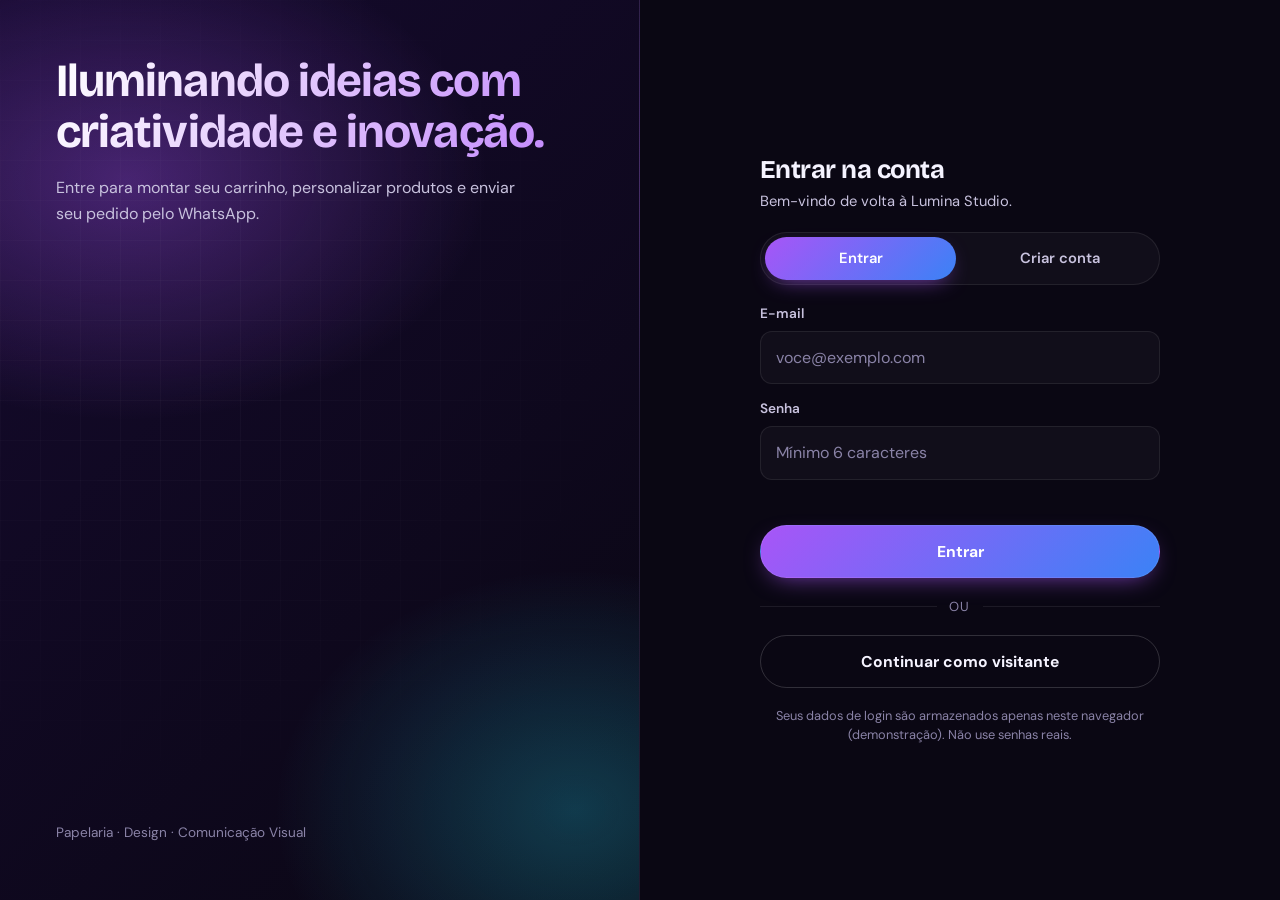
==== lumina/login.html @ 39345309 "Add files via upload" ====
<!DOCTYPE html>
<html lang="pt-BR">
<head>
<meta charset="UTF-8">
<meta name="viewport" content="width=device-width, initial-scale=1">
<title>Entrar | Lumina Studio</title>
<meta name="description" content="Entre ou crie sua conta na Lumina Studio para montar seu carrinho e enviar o pedido pelo WhatsApp.">
<meta name="theme-color" content="#0a0713">
<link rel="icon" href="data:image/svg+xml,%3Csvg xmlns='http://www.w3.org/2000/svg' viewBox='0 0 100 100'%3E%3Ctext y='.9em' font-size='90'%3E✨%3C/text%3E%3C/svg%3E">
<link rel="preconnect" href="https://fonts.googleapis.com">
<link rel="preconnect" href="https://fonts.gstatic.com" crossorigin>
<link href="https://fonts.googleapis.com/css2?family=Bricolage+Grotesque:wght@600;800&family=DM+Sans:wght@400;500;600;700&display=swap" rel="stylesheet">
<link rel="stylesheet" href="css/base.css">
<link rel="stylesheet" href="css/auth.css">
<!-- Correção provisória: o atributo [hidden] estava sendo anulado por classes com display
     (ex.: o campo "Seu nome" aparecia na aba Entrar). Mova para o css/base.css quando puder. -->
<style>[hidden]{display:none!important}</style>
</head>
<body>

<main class="auth">
  <div class="lado">
   
    
       

    <div class="auth-copy">
      <h1>Iluminando ideias com criatividade e inovação.</h1>
      <p>Entre para montar seu carrinho, personalizar produtos e enviar seu pedido pelo WhatsApp.</p>
    </div>
     
    <p class="auth-foot">Papelaria · Design · Comunicação Visual</p>
  </div>

  <div class="form">
    <div class="box">
      <!-- Era <header>: o seletor global "header" do base.css aplicava sticky/blur/borda aqui -->
      <div class="auth-head">
        <h2 id="authTitle">Entrar na conta</h2>
        <p class="sub" id="authSub">Bem-vindo de volta à Lumina Studio.</p>
      </div>

      <div class="tabs" role="tablist" aria-label="Entrar ou criar conta">
        <button class="on" id="tabEntrar" type="button" role="tab" aria-selected="true">Entrar</button>
        <button id="tabCriar" type="button" role="tab" aria-selected="false">Criar conta</button>
      </div>

      <form id="authForm" novalidate>
        <label class="field" id="nomeWrap" hidden>
          <span>Seu nome</span>
          <input id="aNome" type="text" placeholder="Como devemos te chamar?" autocomplete="name">
        </label>

        <label class="field">
          <span>E-mail</span>
          <input id="aEmail" type="email" placeholder="voce@exemplo.com" required autocomplete="email">
        </label>

        <label class="field">
          <span>Senha</span>
          <input id="aSenha" type="password" placeholder="Mínimo 6 caracteres" required minlength="6" autocomplete="current-password">
        </label>

        <p class="msg" id="aMsg" role="alert"></p>

        <button class="btn" type="submit" id="aBtn">Entrar</button>
      </form>

      <div class="auth-divider" aria-hidden="true"><span>ou</span></div>

      <button class="btn ghost" id="visitante" type="button">Continuar como visitante</button>

      <p class="auth-note">Seus dados de login são armazenados apenas neste navegador (demonstração). Não use senhas reais.</p>
    </div>
  </div>
</main>

<script src="js/script.js" defer></script>
</body>
</html>
---- lumina/css/base.css ----
:root{
  --bg:#0a0713;
  --bg-2:#100a20;
  --surface:#151026;
  --surface-2:#1b1433;
  --line:rgba(255,255,255,.08);
  --line-strong:rgba(255,255,255,.16);
  --ink:#f5f3ff;
  --ink-soft:#c8c2de;
  --ink-mute:#8a83a7;
  --neon:#a855f7;
  --neon-2:#c084fc;
  --ciano:#22d3ee;
  --azul:#3b82f6;
  --rosa:#ec4899;
  --coral:#ff6b57;
  --mark:#ffe14d;
  --glow:0 0 0 1px rgba(168,85,247,.35), 0 10px 40px -12px rgba(168,85,247,.55);
  --glow-soft:0 0 30px -8px rgba(168,85,247,.55);
  --r:14px;
  --r-lg:20px;
}

*{box-sizing:border-box;margin:0;padding:0}
[hidden]{display:none!important}
html{scroll-behavior:smooth;-webkit-text-size-adjust:100%}
body{
  font:16px/1.6 'DM Sans',system-ui,-apple-system,Segoe UI,Roboto,sans-serif;
  color:var(--ink);
  background:
    radial-gradient(1200px 600px at 10% -10%, rgba(168,85,247,.22), transparent 60%),
    radial-gradient(900px 500px at 100% 0%, rgba(34,211,238,.12), transparent 60%),
    radial-gradient(800px 600px at 50% 120%, rgba(236,72,153,.10), transparent 60%),
    var(--bg);
  background-attachment:fixed;
  min-height:100vh;
  overflow-x:hidden;
}
h1,h2,h3{font-family:'Bricolage Grotesque','DM Sans',sans-serif;line-height:1.1;letter-spacing:-.02em;color:var(--ink)}
a{color:inherit;text-decoration:none}
button{font:inherit;cursor:pointer;border:0;background:none;color:inherit}
img{max-width:100%;display:block}
:focus-visible{outline:2px solid var(--neon-2);outline-offset:3px;border-radius:8px}

.wrap{max-width:1200px;margin:auto;padding:0 22px}
section{padding:80px 0}
h2{font-size:clamp(1.9rem,4vw,2.8rem);margin-bottom:14px}
.sub{color:var(--ink-soft);max-width:58ch;margin-bottom:28px}
.eyebrow{
  display:inline-block;font-size:.78rem;font-weight:700;letter-spacing:.14em;
  text-transform:uppercase;color:var(--neon-2);margin-bottom:12px;
  padding:6px 12px;border-radius:99px;background:rgba(168,85,247,.10);
  border:1px solid rgba(168,85,247,.30);
}

.btn{
  display:inline-flex;align-items:center;justify-content:center;gap:8px;
  padding:13px 26px;border-radius:99px;font-weight:700;font-size:.98rem;
  background:linear-gradient(135deg,var(--neon) 0%,var(--azul) 100%);
  color:#fff;transition:transform .18s ease,box-shadow .25s ease,filter .2s ease;
  box-shadow:0 8px 24px -10px rgba(168,85,247,.75);
  border:1px solid rgba(255,255,255,.08);
}
.btn:hover{transform:translateY(-1px);box-shadow:0 14px 34px -10px rgba(168,85,247,.9);filter:brightness(1.08)}
.btn:active{transform:translateY(0);filter:brightness(.95)}
.btn.alt{
  background:transparent;color:var(--neon-2);
  border:1px solid rgba(168,85,247,.5);
  box-shadow:inset 0 0 20px -12px rgba(168,85,247,.6), 0 0 0 0 transparent;
}
.btn.alt:hover{background:rgba(168,85,247,.1);box-shadow:var(--glow-soft)}
.btn.ghost{
  background:transparent;color:var(--ink);
  border:1px solid var(--line-strong);
  box-shadow:none;
}
.btn.ghost:hover{background:rgba(255,255,255,.04);border-color:rgba(255,255,255,.28)}
.btn.out{background:transparent;color:var(--neon-2);box-shadow:inset 0 0 0 1.5px rgba(168,85,247,.6)}
.btn.shopee-btn{
  background:linear-gradient(135deg,#ff6b57,#ff2d78);
  box-shadow:0 10px 28px -12px rgba(255,45,120,.7);
}

header{
  position:sticky;top:0;z-index:30;
  background:rgba(10,7,19,.72);
  backdrop-filter:saturate(160%) blur(14px);
  -webkit-backdrop-filter:saturate(160%) blur(14px);
  border-bottom:1px solid var(--line);
}
.bar{display:flex;align-items:center;justify-content:space-between;gap:16px;height:72px}
.logo{display:inline-flex;align-items:center;gap:10px;color:var(--ink)}
.logo-mark{
  width:34px;height:34px;border-radius:10px;display:grid;place-items:center;
  font:800 1.1rem 'Bricolage Grotesque',sans-serif;color:#fff;
  background:conic-gradient(from 210deg,#ff2d78,#a855f7,#3b82f6,#22d3ee,#ff2d78);
  box-shadow:0 0 20px -6px rgba(168,85,247,.8),inset 0 0 0 1px rgba(255,255,255,.15);
}
.logo-text{font:800 1.2rem 'Bricolage Grotesque',sans-serif;letter-spacing:-.02em}
.logo-text b{color:var(--neon-2)}
footer .logo-text b{color:var(--neon-2)}

nav{display:flex;gap:26px;font-weight:500;font-size:.96rem}
nav a{color:var(--ink-soft);transition:color .18s ease;position:relative;padding:4px 0}
nav a:hover{color:var(--ink)}
nav a::after{
  content:'';position:absolute;left:0;bottom:-2px;width:0;height:2px;border-radius:2px;
  background:linear-gradient(90deg,var(--neon),var(--ciano));transition:width .25s ease;
}
nav a:hover::after{width:100%}

.acts{display:flex;align-items:center;gap:10px;flex-wrap:wrap}
.chip{
  padding:9px 14px;border-radius:99px;font-size:.88rem;font-weight:500;
  color:var(--ink-soft);
  background:rgba(255,255,255,.03);
  border:1px solid var(--line);
  transition:all .18s ease;
  display:inline-flex;align-items:center;gap:8px;
}
.chip:hover{color:var(--ink);border-color:var(--line-strong);background:rgba(255,255,255,.06)}
#user{color:var(--neon-2);border-color:rgba(168,85,247,.28);background:rgba(168,85,247,.08)}
#user:empty{display:none}

.cartb{position:relative;color:var(--ink)}
.cartb b{
  position:absolute;top:-6px;right:-6px;
  background:linear-gradient(135deg,var(--rosa),var(--coral));
  color:#fff;font-size:.7rem;font-weight:700;
  min-width:20px;height:20px;padding:0 5px;border-radius:99px;
  display:grid;place-items:center;
  box-shadow:0 0 12px rgba(236,72,153,.6);
}

.menu-toggle{
  display:none;width:40px;height:40px;border-radius:10px;
  border:1px solid var(--line);background:rgba(255,255,255,.03);
  align-items:center;justify-content:center;flex-direction:column;gap:4px;
}
.menu-toggle span{
  display:block;width:18px;height:2px;border-radius:2px;background:var(--ink);
  transition:transform .25s ease,opacity .25s ease;
}
.menu-toggle[aria-expanded="true"] span:nth-child(1){transform:translateY(6px) rotate(45deg)}
.menu-toggle[aria-expanded="true"] span:nth-child(2){opacity:0}
.menu-toggle[aria-expanded="true"] span:nth-child(3){transform:translateY(-6px) rotate(-45deg)}

form{display:grid;gap:14px}
.field{display:flex;flex-direction:column;gap:6px}
.field span{font-size:.85rem;font-weight:600;color:var(--ink-soft)}
input,textarea,select{
  width:100%;padding:13px 15px;border-radius:12px;
  border:1px solid var(--line);background:rgba(255,255,255,.03);
  font:inherit;color:var(--ink);
  transition:all .18s ease;
}
input::placeholder,textarea::placeholder{color:var(--ink-mute)}
input:focus,textarea:focus,select:focus{
  outline:none;
  border-color:rgba(168,85,247,.5);
  background:rgba(168,85,247,.04);
  box-shadow:0 0 0 3px rgba(168,85,247,.15);
}
input:invalid:not(:placeholder-shown),textarea:invalid:not(:placeholder-shown){
  border-color:rgba(236,72,153,.5);
}
textarea{min-height:110px;resize:vertical}
.msg{font-size:.88rem;color:var(--rosa);min-height:1.2em}

footer{
  background:linear-gradient(180deg,transparent,#060410 60%);
  color:var(--ink-soft);padding:64px 0 24px;
  border-top:1px solid var(--line);
}
.fg{display:grid;grid-template-columns:1.5fr 1fr 1fr 1fr;gap:34px;margin-bottom:40px}
.foot-desc{margin-top:14px;max-width:34ch;font-size:.92rem}
footer h4{color:var(--ink);margin-bottom:14px;font-size:.95rem;letter-spacing:.02em}
footer ul{list-style:none;display:flex;flex-direction:column;gap:8px}
footer li,footer li a{font-size:.9rem;color:var(--ink-mute)}
footer a{transition:color .18s ease}
footer a:hover{color:var(--neon-2)}
.copy{
  border-top:1px solid var(--line);padding-top:22px;
  font-size:.85rem;display:flex;justify-content:space-between;gap:8px;flex-wrap:wrap;
  color:var(--ink-mute);
}

.overlay{
  position:fixed;inset:0;background:rgba(0,0,0,.65);
  backdrop-filter:blur(4px);-webkit-backdrop-filter:blur(4px);
  z-index:40;opacity:0;transition:opacity .25s ease;
}
.overlay.show{opacity:1}

.drawer{
  position:fixed;inset:0 0 0 auto;width:min(420px,100%);
  background:linear-gradient(180deg,var(--surface),var(--bg-2));
  border-left:1px solid var(--line);
  z-index:41;transform:translateX(100%);
  transition:transform .3s cubic-bezier(.4,0,.2,1);
  display:flex;flex-direction:column;
  box-shadow:-30px 0 60px -20px rgba(0,0,0,.8);
}
.drawer.open{transform:none}
.dh,.df{padding:20px 22px;display:flex;justify-content:space-between;align-items:center;border-color:var(--line)}
.dh{border-bottom:1px solid var(--line)}
.dh h3{font-size:1.15rem}
.df{
  flex-direction:column;gap:14px;align-items:stretch;
  border-top:1px solid var(--line);
  background:rgba(0,0,0,.2);
}
.items{flex:1;overflow:auto;padding:4px 22px}
.it{
  display:flex;justify-content:space-between;gap:14px;
  padding:16px 0;border-bottom:1px solid var(--line);
  align-items:flex-start;
}
.it-info{flex:1;min-width:0}
.it-info strong{display:block;font-size:.95rem;color:var(--ink);margin-bottom:2px}
.it-info .preco-unit{font-size:.85rem;color:var(--ink-mute)}
.it-info .pers{
  font-size:.8rem;color:var(--ciano);
  background:rgba(34,211,238,.08);
  padding:6px 10px;border-radius:8px;margin-top:8px;
  border-left:2px solid var(--ciano);
  white-space:pre-wrap;word-break:break-word;
}
.it-actions{display:flex;align-items:center;gap:6px;flex-shrink:0}
.it-actions button{
  background:rgba(255,255,255,.06);border:1px solid var(--line);
  border-radius:8px;width:30px;height:30px;
  display:grid;place-items:center;font-weight:700;color:var(--ink);
  transition:all .15s ease;
}
.it-actions button:hover{background:rgba(168,85,247,.25);border-color:rgba(168,85,247,.5)}
.it-actions .qt{min-width:26px;text-align:center;font-weight:700;font-size:.95rem}
.it-remove{
  color:var(--rosa);font-size:.78rem;text-decoration:underline;
  background:none;border:0;padding:0;margin-top:8px;
}
.tot{display:flex;justify-content:space-between;font-weight:700;font-size:1.15rem;color:var(--ink)}
.tot span:last-child{
  background:linear-gradient(135deg,var(--neon),var(--ciano));
  -webkit-background-clip:text;background-clip:text;color:transparent;
}
.cart-empty{padding:40px 0;color:var(--ink-mute);text-align:center;font-size:.95rem;line-height:1.6}

.modal{
  position:fixed;inset:0;z-index:50;
  display:grid;place-items:center;padding:20px;
  opacity:0;transition:opacity .25s ease;
}
.modal.show{opacity:1}
.modal-box{
  background:linear-gradient(180deg,var(--surface),var(--bg-2));
  border:1px solid var(--line);
  border-radius:20px;
  width:min(640px,100%);max-height:90vh;
  display:flex;flex-direction:column;
  box-shadow:0 40px 100px -20px rgba(0,0,0,.9), 0 0 0 1px rgba(168,85,247,.15);
  transform:scale(.96);transition:transform .25s ease;
}
.modal.show .modal-box{transform:scale(1)}
.modal-head,.modal-foot{
  padding:20px 24px;display:flex;justify-content:space-between;align-items:center;
  border-color:var(--line);
}
.modal-head{border-bottom:1px solid var(--line)}
.modal-head h3{font-size:1.2rem}
.modal-foot{
  border-top:1px solid var(--line);
  flex-direction:column;gap:14px;align-items:stretch;
  background:rgba(0,0,0,.2);
}
.modal-body{padding:22px 24px;overflow:auto;flex:1}
.modal-body section{margin-bottom:24px;padding:0}
.modal-body h4{
  font-size:.95rem;color:var(--neon-2);margin-bottom:12px;
  text-transform:uppercase;letter-spacing:.08em;font-weight:700;
}
.radio-row{display:grid;grid-template-columns:1fr 1fr;gap:10px}
.radio-row label{
  display:flex;align-items:center;gap:10px;
  padding:14px;border-radius:12px;
  background:rgba(255,255,255,.03);border:1px solid var(--line);
  cursor:pointer;transition:all .18s ease;font-weight:600;
}
.radio-row label:has(input:checked){
  border-color:rgba(168,85,247,.5);
  background:rgba(168,85,247,.1);
  box-shadow:0 0 0 1px rgba(168,85,247,.3);
}
.radio-row input{accent-color:var(--neon)}
.form-2col{display:grid;grid-template-columns:1fr 1fr;gap:12px}
.review-list{list-style:none;display:flex;flex-direction:column;gap:8px}
.review-list li{
  padding:10px 12px;border-radius:10px;
  background:rgba(255,255,255,.03);border:1px solid var(--line);
  font-size:.88rem;display:flex;justify-content:space-between;gap:10px;
}
.review-list li small{color:var(--ink-mute);display:block;margin-top:2px}
.review-list li span:last-child{color:var(--neon-2);font-weight:700;white-space:nowrap}
.checkout-obs{
  width:100%;padding:12px 14px;border-radius:12px;
  border:1px solid var(--line);background:rgba(255,255,255,.03);
  font:inherit;color:var(--ink);min-height:80px;resize:vertical;
}
.checkout-obs:focus{
  outline:none;border-color:rgba(168,85,247,.5);
  box-shadow:0 0 0 3px rgba(168,85,247,.15);
}

.toast{
  position:fixed;bottom:24px;left:50%;transform:translate(-50%,150%);
  background:linear-gradient(135deg,var(--neon),var(--azul));
  color:#fff;padding:13px 22px;border-radius:99px;
  font-weight:600;font-size:.92rem;
  box-shadow:0 14px 40px -10px rgba(168,85,247,.8);
  z-index:60;transition:transform .35s cubic-bezier(.4,0,.2,1);
  display:flex;align-items:center;gap:8px;
  max-width:calc(100vw - 40px);
}
.toast.show{transform:translate(-50%,0)}
.toast::before{content:'✓';font-weight:800;font-size:1.1rem}

@media (max-width:960px){
  .fg{grid-template-columns:1fr}
  .fg{gap:26px}
}
@media (max-width:760px){
  .bar{height:64px}
  nav{
    position:absolute;top:100%;left:0;right:0;
    background:var(--bg-2);border-bottom:1px solid var(--line);
    flex-direction:column;gap:0;
    max-height:0;overflow:hidden;
    transition:max-height .3s ease;
    box-shadow:0 20px 40px -10px rgba(0,0,0,.8);
  }
  nav.open{max-height:400px}
  nav a{padding:16px 22px;border-bottom:1px solid var(--line);width:100%}
  nav a::after{display:none}
  .menu-toggle{display:flex}

  .acts{gap:6px}
  .chip{padding:8px 12px;font-size:.82rem}
  #user{max-width:120px;overflow:hidden;text-overflow:ellipsis;white-space:nowrap}

  section{padding:56px 0}
  .radio-row,.form-2col{grid-template-columns:1fr}
  .modal{padding:0}
  .modal-box{border-radius:0;height:100vh;max-height:100vh}
}
@media (max-width:420px){
  #user{display:none}
  .acts{gap:4px}
  .chip{padding:8px 10px}
}
@media (max-width:380px){
  header .logo-text{display:none}
}
@media (prefers-reduced-motion:reduce){
  *,*::before,*::after{
    transition:none!important;
    animation:none!important;
    scroll-behavior:auto!important;
  }
}
---- lumina/css/auth.css ----
/* ---------- Auth (login / cadastro) ---------- */
.auth{
  min-height:100vh;display:grid;grid-template-columns:1fr 1fr;
}
.auth .lado{
  padding:56px;display:flex;flex-direction:column;justify-content:space-between;gap:40px;
  background:
    radial-gradient(600px 400px at 20% 20%,rgba(168,85,247,.35),transparent 60%),
    radial-gradient(500px 400px at 90% 90%,rgba(34,211,238,.25),transparent 60%),
    linear-gradient(135deg,#150a2e,#0a0713);
  border-right:1px solid var(--line);
  position:relative;overflow:hidden;
}
.auth .lado::after{
  content:'';position:absolute;inset:0;
  background-image:
    linear-gradient(rgba(255,255,255,.03) 1px,transparent 1px),
    linear-gradient(90deg,rgba(255,255,255,.03) 1px,transparent 1px);
  background-size:40px 40px;
  mask-image:radial-gradient(circle at 30% 40%,#000,transparent 70%);
  -webkit-mask-image:radial-gradient(circle at 30% 40%,#000,transparent 70%);
  pointer-events:none;
}
.auth-logo{position:relative;z-index:1}
.auth-copy{position:relative;z-index:1}
.auth-copy h1{
  font-size:clamp(1.9rem,3.6vw,3rem);
  margin-bottom:18px;
  background:linear-gradient(120deg,#fff,var(--neon-2));
  -webkit-background-clip:text;background-clip:text;color:transparent;
}
.auth-copy p{color:var(--ink-soft);margin-bottom:22px;max-width:42ch}
.auth-feats{list-style:none;display:flex;flex-direction:column;gap:8px}
.auth-feats li{color:var(--ink-soft);font-size:.95rem}
.auth-feats li::before{content:'';margin-right:8px}
.auth-foot{color:var(--ink-mute);font-size:.85rem;position:relative;z-index:1}

.auth .form{
  display:grid;place-items:center;padding:40px;background:var(--bg);
}
.auth .box{
  width:min(400px,100%);
  display:flex;flex-direction:column;gap:18px;
}
.auth-head h2{font-size:1.6rem;margin-bottom:6px}
.auth-head .sub{margin-bottom:0;font-size:.92rem}

.tabs{display:flex;gap:8px;padding:4px;background:rgba(255,255,255,.03);border-radius:99px;border:1px solid var(--line)}
.tabs button{
  flex:1;padding:10px;border-radius:99px;font-weight:600;font-size:.92rem;
  color:var(--ink-soft);transition:all .18s ease;
}
.tabs button:hover{color:var(--ink)}
.tabs .on{
  color:#fff;
  background:linear-gradient(135deg,var(--neon),var(--azul));
  box-shadow:0 8px 22px -10px rgba(168,85,247,.8);
}

.link{background:none;color:var(--neon-2);text-decoration:underline;font-weight:500}

.auth-divider{
  display:flex;align-items:center;gap:12px;
  color:var(--ink-mute);font-size:.82rem;
  text-transform:uppercase;letter-spacing:.1em;
}
.auth-divider::before,.auth-divider::after{
  content:'';flex:1;height:1px;background:var(--line);
}
.auth-note{
  font-size:.8rem;color:var(--ink-mute);text-align:center;line-height:1.5;
}

/* ---------- Responsivo específico do auth ---------- */
@media (max-width:960px){
  .auth{grid-template-columns:1fr}
  .auth .lado{padding:32px;min-height:280px;border-right:0;border-bottom:1px solid var(--line)}
  .auth .lado h1{font-size:1.7rem}
}
@media (max-width:760px){
  .auth .form{padding:24px}
}
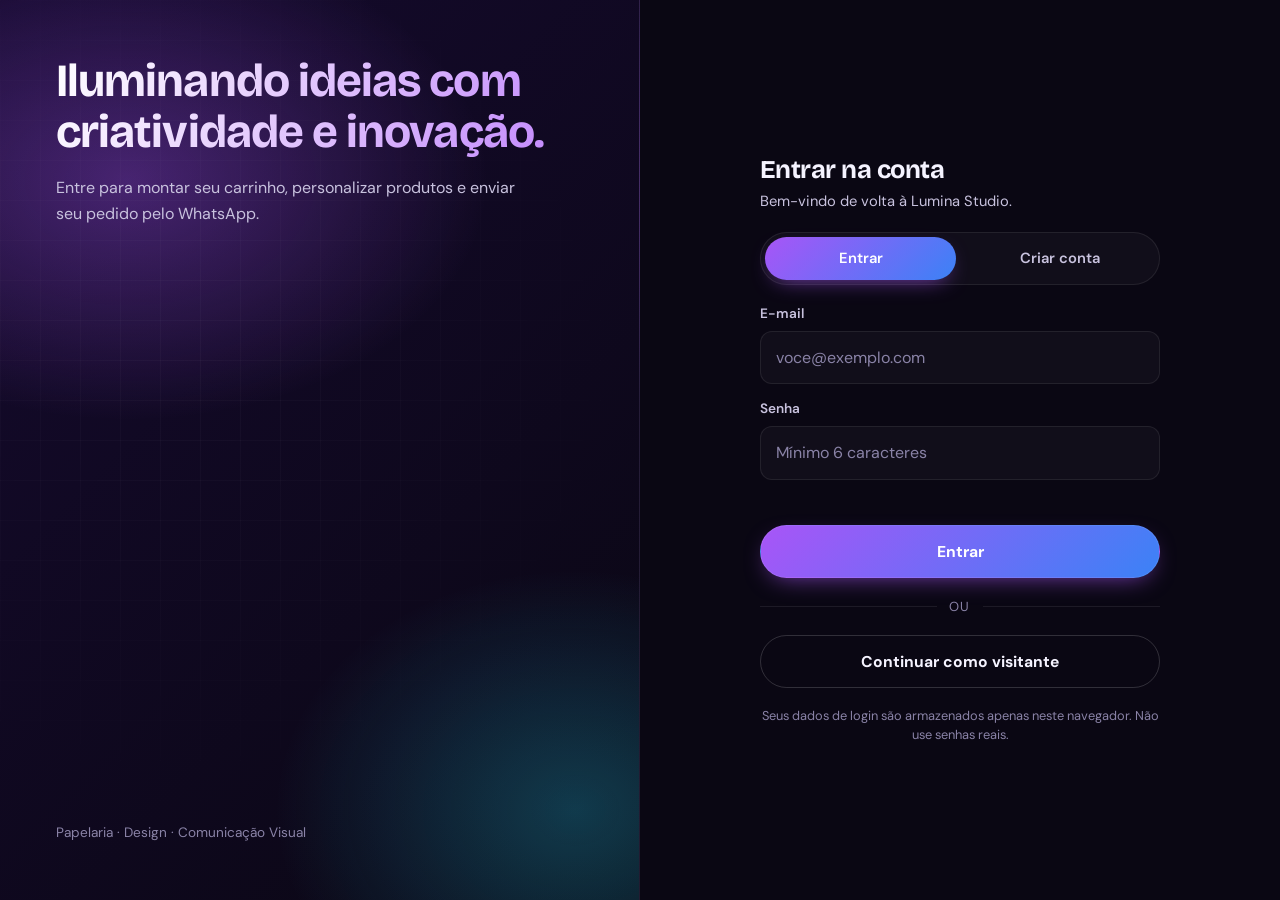
==== commit c708c5fa: "Update login.html" ====
--- a/lumina/login.html
+++ b/lumina/login.html
@@ -10,20 +10,15 @@
 <link rel="preconnect" href="https://fonts.googleapis.com">
 <link rel="preconnect" href="https://fonts.gstatic.com" crossorigin>
 <link href="https://fonts.googleapis.com/css2?family=Bricolage+Grotesque:wght@600;800&family=DM+Sans:wght@400;500;600;700&display=swap" rel="stylesheet">
-<link rel="stylesheet" href="css/base.css">
-<link rel="stylesheet" href="css/auth.css">
-<!-- Correção provisória: o atributo [hidden] estava sendo anulado por classes com display
-     (ex.: o campo "Seu nome" aparecia na aba Entrar). Mova para o css/base.css quando puder. -->
+<link rel="stylesheet" href="../lumina/css/base.css">
+<link rel="stylesheet" href="../lumina/css/auth.css">
+
 <style>[hidden]{display:none!important}</style>
 </head>
 <body>
 
 <main class="auth">
   <div class="lado">
-   
-    
-       
-
     <div class="auth-copy">
       <h1>Iluminando ideias com criatividade e inovação.</h1>
       <p>Entre para montar seu carrinho, personalizar produtos e enviar seu pedido pelo WhatsApp.</p>
@@ -34,7 +29,6 @@
 
   <div class="form">
     <div class="box">
-      <!-- Era <header>: o seletor global "header" do base.css aplicava sticky/blur/borda aqui -->
       <div class="auth-head">
         <h2 id="authTitle">Entrar na conta</h2>
         <p class="sub" id="authSub">Bem-vindo de volta à Lumina Studio.</p>
@@ -70,11 +64,11 @@
 
       <button class="btn ghost" id="visitante" type="button">Continuar como visitante</button>
 
-      <p class="auth-note">Seus dados de login são armazenados apenas neste navegador (demonstração). Não use senhas reais.</p>
+      <p class="auth-note">Seus dados de login são armazenados apenas neste navegador. Não use senhas reais.</p>
     </div>
   </div>
 </main>
 
 <script src="js/script.js" defer></script>
 </body>
-</html>+</html>
--- a/lumina/css/auth.css
+++ b/lumina/css/auth.css
@@ -1,4 +1,3 @@
-/* ---------- Auth (login / cadastro) ---------- */
 .auth{
   min-height:100vh;display:grid;grid-template-columns:1fr 1fr;
 }
@@ -71,7 +70,6 @@
   font-size:.8rem;color:var(--ink-mute);text-align:center;line-height:1.5;
 }
 
-/* ---------- Responsivo específico do auth ---------- */
 @media (max-width:960px){
   .auth{grid-template-columns:1fr}
   .auth .lado{padding:32px;min-height:280px;border-right:0;border-bottom:1px solid var(--line)}
@@ -79,4 +77,4 @@
 }
 @media (max-width:760px){
   .auth .form{padding:24px}
-}+}
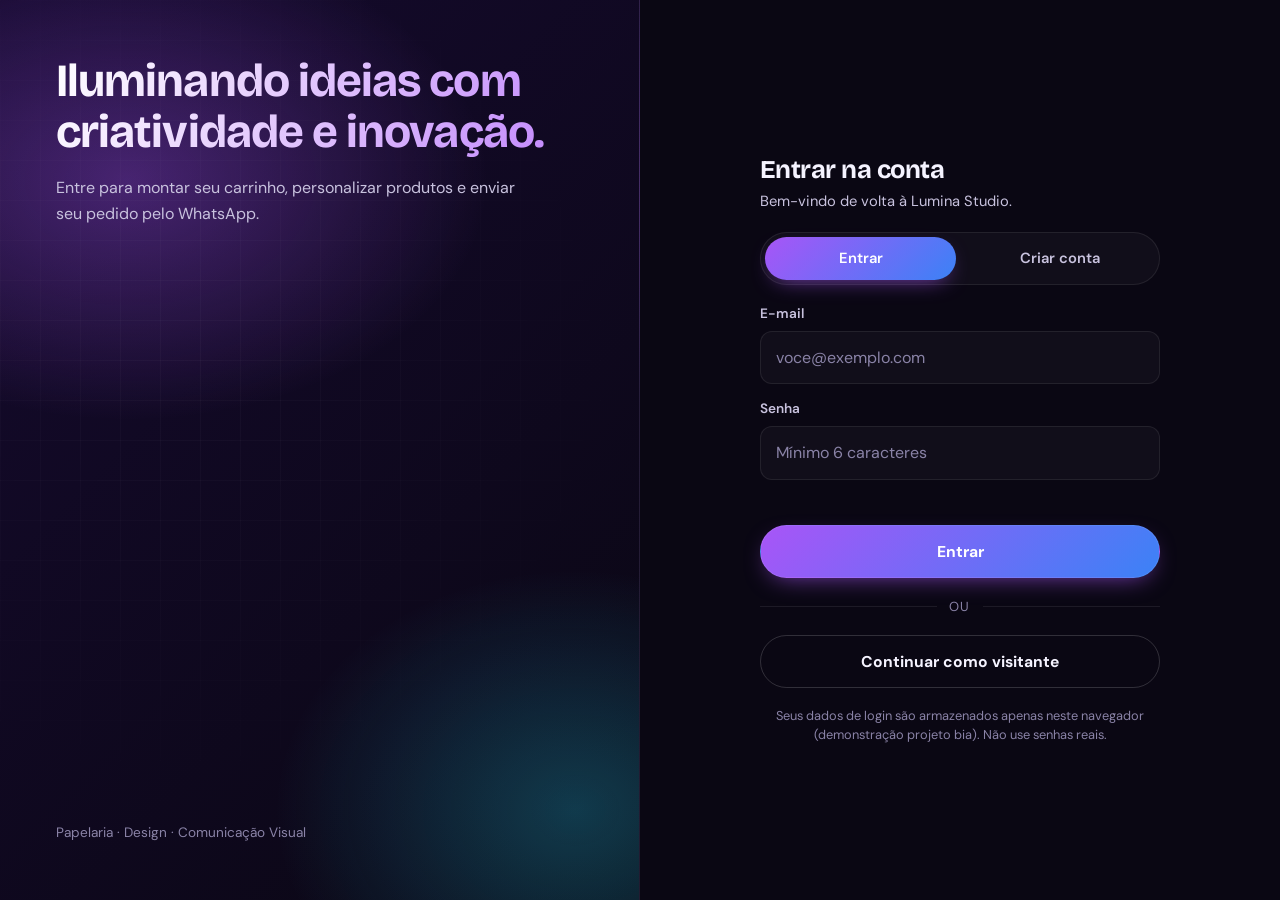
==== commit 6558557e: "Add files via upload" ====
--- a/lumina/login.html
+++ b/lumina/login.html
@@ -29,6 +29,7 @@
 
   <div class="form">
     <div class="box">
+      
       <div class="auth-head">
         <h2 id="authTitle">Entrar na conta</h2>
         <p class="sub" id="authSub">Bem-vindo de volta à Lumina Studio.</p>
@@ -64,11 +65,11 @@
 
       <button class="btn ghost" id="visitante" type="button">Continuar como visitante</button>
 
-      <p class="auth-note">Seus dados de login são armazenados apenas neste navegador. Não use senhas reais.</p>
+      <p class="auth-note">Seus dados de login são armazenados apenas neste navegador (demonstração projeto bia). Não use senhas reais.</p>
     </div>
   </div>
 </main>
 
 <script src="js/script.js" defer></script>
 </body>
-</html>
+</html>
